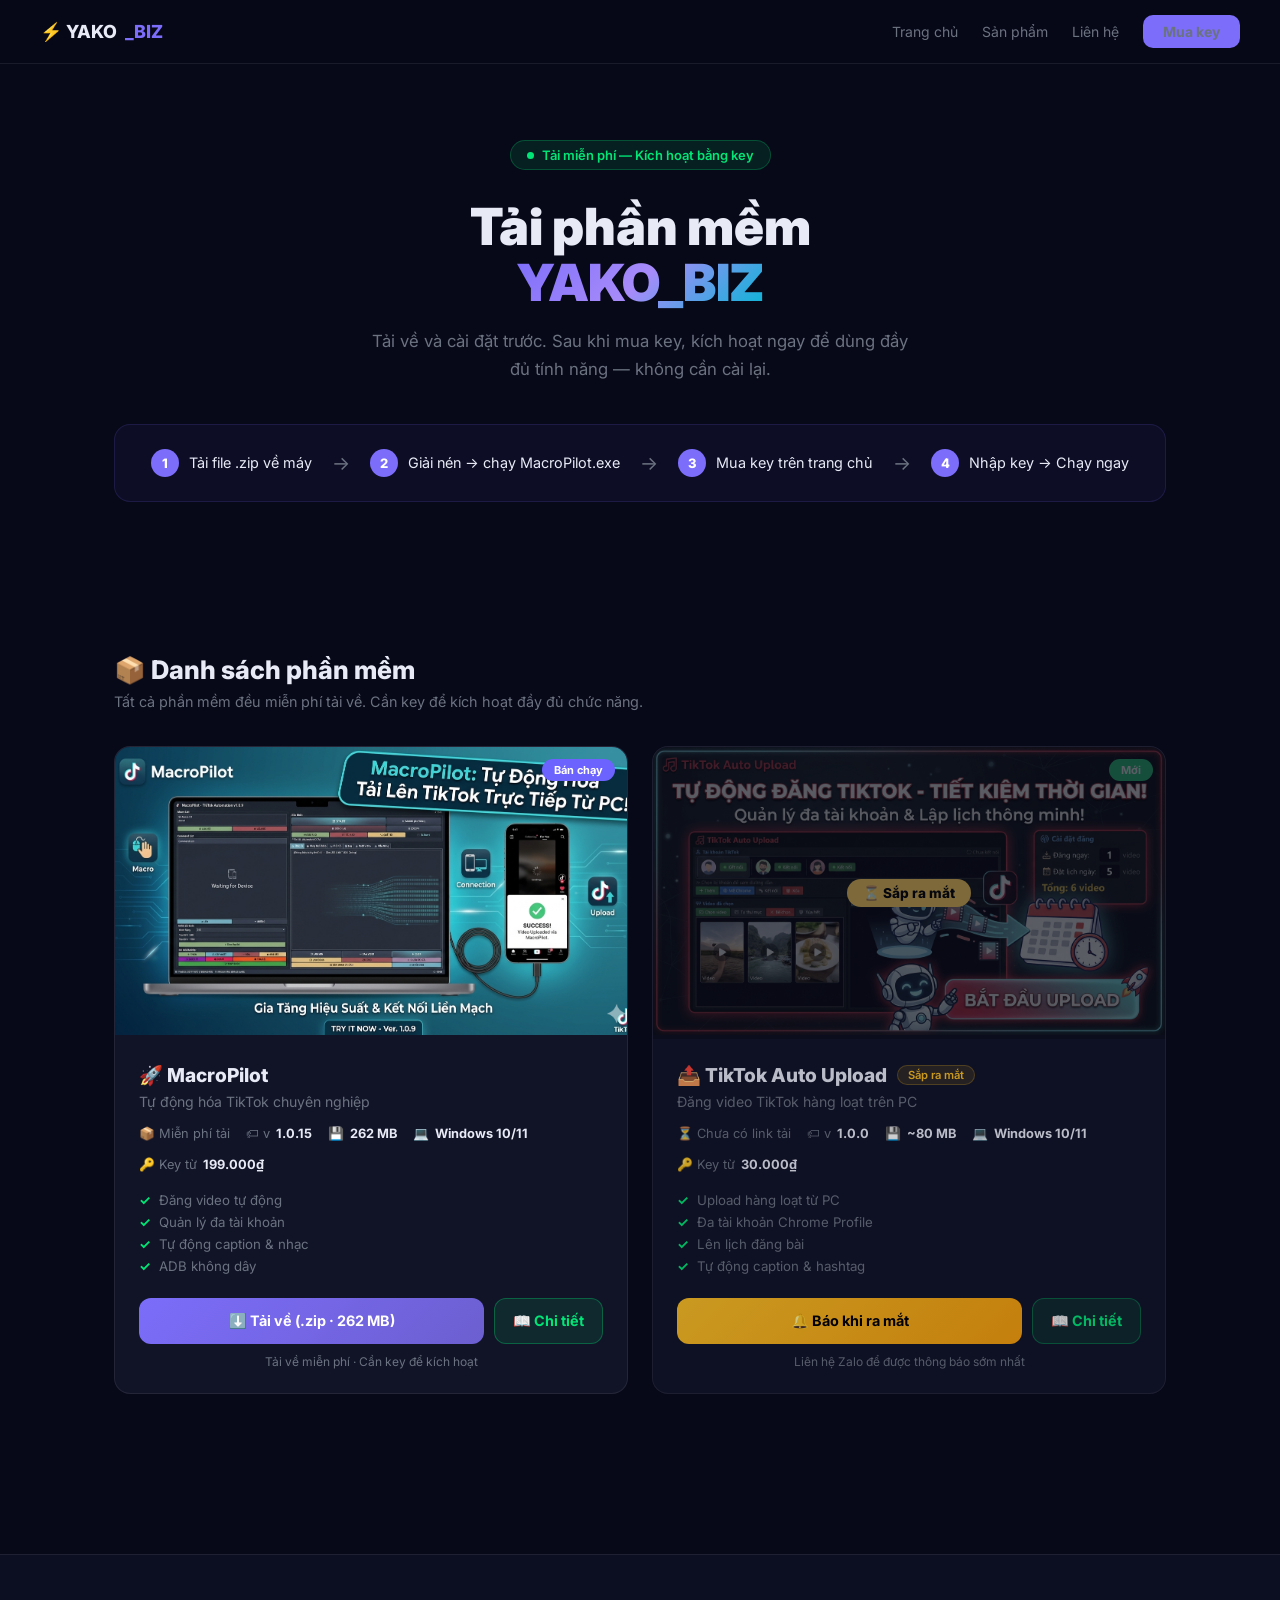
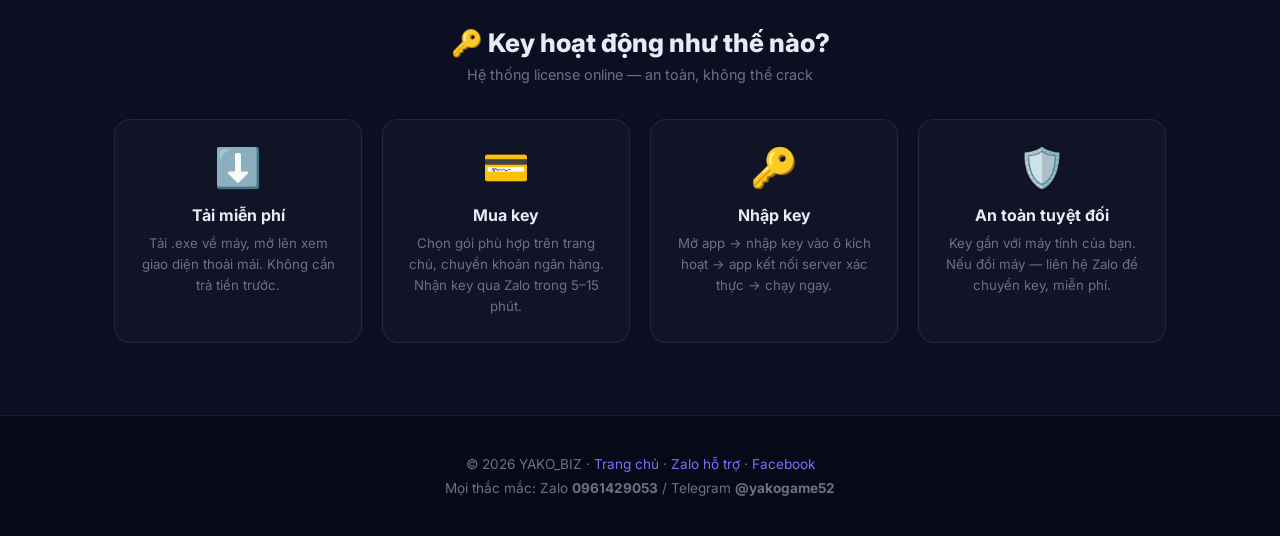
==== download.html @ fe7ed911 "init: YAKO_BIZ website" ====
<!DOCTYPE html>
<html lang="vi">
<head>
<meta charset="UTF-8">
<meta name="viewport" content="width=device-width, initial-scale=1.0">
<title>Tải về — YAKO_BIZ</title>
<meta name="description" content="Tải phần mềm tự động hóa YAKO_BIZ miễn phí. Cài đặt trước, mua key sau để kích hoạt đầy đủ tính năng.">
<link href="https://fonts.googleapis.com/css2?family=Inter:wght@400;500;600;700;800;900&display=swap" rel="stylesheet">
<style>
*,*::before,*::after{box-sizing:border-box;margin:0;padding:0}
:root{
  --bg:#070818;--bg2:#0c0e22;--card:#111427;--border:rgba(255,255,255,0.08);
  --accent:#7c6dfa;--green:#00e676;--yellow:#fbbf24;--red:#ff4757;
  --text:#e8eaf6;--muted:#6b7280;--r:16px;
}
body{font-family:'Inter',sans-serif;background:var(--bg);color:var(--text);min-height:100vh;overflow-x:hidden}
a{text-decoration:none;color:inherit}

/* NAV */
nav{position:fixed;top:0;left:0;right:0;z-index:100;backdrop-filter:blur(20px);background:rgba(7,8,24,.8);border-bottom:1px solid var(--border);padding:0 40px;height:64px;display:flex;align-items:center;justify-content:space-between}
.nav-brand{font-size:18px;font-weight:800;display:flex;align-items:center;gap:8px}
.nav-brand span{color:var(--accent)}
.nav-links{display:flex;gap:24px;align-items:center}
.nav-links a{font-size:14px;color:var(--muted);transition:color .2s}
.nav-links a:hover{color:var(--text)}
.nav-cta{padding:8px 20px;border-radius:10px;background:var(--accent);color:#fff;font-size:14px;font-weight:700}
.nav-cta:hover{opacity:.85}
.container{max-width:1100px;margin:0 auto;padding:0 24px}

/* HERO */
.hero{padding:140px 0 80px;text-align:center}
.hero-badge{display:inline-flex;align-items:center;gap:8px;padding:6px 16px;border-radius:100px;background:rgba(0,230,118,.1);border:1px solid rgba(0,230,118,.25);color:var(--green);font-size:13px;font-weight:600;margin-bottom:28px}
.hero-badge-dot{width:7px;height:7px;border-radius:50%;background:var(--green);animation:pulse 2s infinite}
@keyframes pulse{0%,100%{opacity:1}50%{opacity:.4}}
.hero h1{font-size:clamp(2rem,5vw,3.2rem);font-weight:900;line-height:1.1;margin-bottom:16px}
.hero h1 span{background:linear-gradient(135deg,#7c6dfa,#a78bfa,#06b6d4);-webkit-background-clip:text;-webkit-text-fill-color:transparent;background-clip:text}
.hero-sub{font-size:1.05rem;color:var(--muted);max-width:560px;margin:0 auto 40px;line-height:1.7}

/* HOW IT WORKS */
.how-strip{background:rgba(124,109,250,.06);border:1px solid rgba(124,109,250,.15);border-radius:var(--r);padding:24px 32px;margin-bottom:72px;display:flex;gap:16px;align-items:center;flex-wrap:wrap;justify-content:center}
.how-step{display:flex;align-items:center;gap:10px;font-size:.9rem}
.how-num{width:28px;height:28px;border-radius:50%;background:var(--accent);color:#fff;font-size:13px;font-weight:800;display:flex;align-items:center;justify-content:center;flex-shrink:0}
.how-arrow{color:var(--muted);font-size:1.2rem;margin:0 4px}

/* DOWNLOAD CARDS */
.section-title{font-size:1.6rem;font-weight:800;margin-bottom:8px}
.section-sub{color:var(--muted);font-size:.9rem;margin-bottom:36px}
.dl-grid{display:grid;grid-template-columns:repeat(auto-fill,minmax(340px,1fr));gap:24px;margin-bottom:80px}

.dl-card{background:var(--card);border:1px solid var(--border);border-radius:var(--r);overflow:hidden;transition:transform .25s,border-color .25s,box-shadow .25s}
.dl-card:hover{transform:translateY(-4px);border-color:rgba(124,109,250,.3);box-shadow:0 16px 40px rgba(0,0,0,.4)}
.dl-card-img{width:100%;aspect-ratio:16/9;object-fit:cover;background:linear-gradient(135deg,#1a1b3e,#0f1020);display:flex;align-items:center;justify-content:center;font-size:4rem;position:relative}
.dl-card-img img{width:100%;height:100%;object-fit:cover}
.dl-card-img-placeholder{width:100%;aspect-ratio:16/9;display:flex;align-items:center;justify-content:center;font-size:4rem;background:linear-gradient(135deg,#1a1b3e 0%,#0f1020 100%)}
.dl-badge{position:absolute;top:12px;right:12px;padding:4px 12px;border-radius:100px;font-size:11px;font-weight:700;color:#fff}
.dl-body{padding:24px}
.dl-title{font-size:1.2rem;font-weight:800;margin-bottom:6px;display:flex;align-items:center;gap:10px}
.dl-tagline{color:var(--muted);font-size:.88rem;margin-bottom:16px}
.dl-meta{display:flex;gap:16px;margin-bottom:20px;flex-wrap:wrap}
.dl-meta-item{display:flex;align-items:center;gap:6px;font-size:.8rem;color:var(--muted)}
.dl-meta-item strong{color:var(--text)}
.dl-features{display:flex;flex-direction:column;gap:6px;margin-bottom:24px}
.dl-feat{display:flex;align-items:center;gap:8px;font-size:.83rem;color:var(--muted)}
.dl-feat::before{content:"✓";color:var(--green);font-weight:700;flex-shrink:0}
.dl-actions{display:flex;gap:10px}
.btn-dl{flex:1;padding:13px 20px;border-radius:12px;background:linear-gradient(135deg,var(--accent),#6c5fd0);color:#fff;font-size:.9rem;font-weight:700;border:none;cursor:pointer;display:flex;align-items:center;justify-content:center;gap:8px;transition:opacity .2s,transform .2s;font-family:inherit}
.btn-dl:hover{opacity:.88;transform:scale(1.02)}
.btn-dl:active{transform:scale(0.98)}
.btn-buy-sm{padding:13px 18px;border-radius:12px;background:rgba(0,230,118,.1);color:var(--green);border:1px solid rgba(0,230,118,.3);font-size:.9rem;font-weight:700;cursor:pointer;font-family:inherit;transition:all .2s;white-space:nowrap}
.btn-buy-sm:hover{background:rgba(0,230,118,.2)}
.dl-note{font-size:.75rem;color:var(--muted);text-align:center;margin-top:10px}

/* KEY EXPLAIN */
.key-section{background:var(--bg2);border-top:1px solid var(--border);padding:72px 0}
.key-grid{display:grid;grid-template-columns:repeat(auto-fit,minmax(220px,1fr));gap:20px;margin-top:36px}
.key-card{background:var(--card);border:1px solid var(--border);border-radius:var(--r);padding:24px;text-align:center}
.key-icon{font-size:2.4rem;margin-bottom:14px}
.key-title{font-weight:700;margin-bottom:8px}
.key-desc{font-size:.83rem;color:var(--muted);line-height:1.6}

/* FOOTER */
footer{text-align:center;padding:40px;color:var(--muted);font-size:.85rem;border-top:1px solid var(--border)}
footer a{color:var(--accent)}

/* RESPONSIVE */
@media(max-width:600px){
  nav{padding:0 20px}
  .how-strip{flex-direction:column;text-align:center}
  .how-arrow{transform:rotate(90deg)}
  .dl-actions{flex-direction:column}
}
</style>
</head>
<body>

<!-- NAV -->
<nav>
  <a href="index.html" class="nav-brand">⚡ YAKO<span>_BIZ</span></a>
  <div class="nav-links">
    <a href="index.html">Trang chủ</a>
    <a href="index.html#products">Sản phẩm</a>
    <a href="index.html#contact">Liên hệ</a>
    <a href="index.html#products" class="nav-cta">Mua key</a>
  </div>
</nav>

<!-- HERO -->
<section class="hero">
  <div class="container">
    <div class="hero-badge"><span class="hero-badge-dot"></span>Tải miễn phí — Kích hoạt bằng key</div>
    <h1>Tải phần mềm<br><span>YAKO_BIZ</span></h1>
    <p class="hero-sub">Tải về và cài đặt trước. Sau khi mua key, kích hoạt ngay để dùng đầy đủ tính năng — không cần cài lại.</p>

    <!-- How it works -->
    <div class="how-strip">
      <div class="how-step"><div class="how-num">1</div> Tải file .zip về máy</div>
      <div class="how-arrow">→</div>
      <div class="how-step"><div class="how-num">2</div> Giải nén → chạy MacroPilot.exe</div>
      <div class="how-arrow">→</div>
      <div class="how-step"><div class="how-num">3</div> Mua key trên trang chủ</div>
      <div class="how-arrow">→</div>
      <div class="how-step"><div class="how-num">4</div> Nhập key → Chạy ngay</div>
    </div>
  </div>
</section>

<!-- DOWNLOAD CARDS -->
<section style="padding-bottom:80px">
  <div class="container">
    <div class="section-title">📦 Danh sách phần mềm</div>
    <div class="section-sub">Tất cả phần mềm đều miễn phí tải về. Cần key để kích hoạt đầy đủ chức năng.</div>
    <div class="dl-grid" id="dl-grid"></div>
  </div>
</section>

<!-- KEY EXPLAIN -->
<section class="key-section">
  <div class="container">
    <div class="section-title" style="text-align:center">🔑 Key hoạt động như thế nào?</div>
    <div class="section-sub" style="text-align:center">Hệ thống license online — an toàn, không thể crack</div>
    <div class="key-grid">
      <div class="key-card">
        <div class="key-icon">⬇️</div>
        <div class="key-title">Tải miễn phí</div>
        <div class="key-desc">Tải .exe về máy, mở lên xem giao diện thoải mái. Không cần trả tiền trước.</div>
      </div>
      <div class="key-card">
        <div class="key-icon">💳</div>
        <div class="key-title">Mua key</div>
        <div class="key-desc">Chọn gói phù hợp trên trang chủ, chuyển khoản ngân hàng. Nhận key qua Zalo trong 5–15 phút.</div>
      </div>
      <div class="key-card">
        <div class="key-icon">🔑</div>
        <div class="key-title">Nhập key</div>
        <div class="key-desc">Mở app → nhập key vào ô kích hoạt → app kết nối server xác thực → chạy ngay.</div>
      </div>
      <div class="key-card">
        <div class="key-icon">🛡️</div>
        <div class="key-title">An toàn tuyệt đối</div>
        <div class="key-desc">Key gắn với máy tính của bạn. Nếu đổi máy — liên hệ Zalo để chuyển key, miễn phí.</div>
      </div>
    </div>
  </div>
</section>

<!-- FOOTER -->
<footer>
  <p>© 2026 YAKO_BIZ · <a href="index.html">Trang chủ</a> · <a href="https://zalo.me/0961429053">Zalo hỗ trợ</a> · <a href="https://www.facebook.com/yakogame52/">Facebook</a></p>
  <p style="margin-top:8px">Mọi thắc mắc: Zalo <strong>0961429053</strong> / Telegram <strong>@yakogame52</strong></p>
</footer>

<script src="products.js"></script>
<script>
// MERGE: Dong bo trang thai san pham tu admin panel (localStorage)
try {
  const _lsP = localStorage.getItem('yakobiz_products');
  if (_lsP) {
    const _cached = JSON.parse(_lsP);
    if (Array.isArray(_cached) && _cached.length) {
      const _map = {};
      _cached.forEach(p => { if (p.id) _map[p.id] = p; });
      window.PRODUCTS = PRODUCTS.map(p => _map[p.id] ? Object.assign({}, p, _map[p.id]) : p);
      _cached.forEach(p => { if (p.id && !PRODUCTS.find(x => x.id === p.id)) window.PRODUCTS.push(p); });
    }
  }
} catch(e) {}

// Render download cards từ products.js
const grid = document.getElementById('dl-grid');

// Hiện tất cả trừ "hidden" — coming_soon hiện dạng "Sắp ra mắt"
const cards = PRODUCTS.filter(p => p.status !== 'hidden');

if (!cards.length) {
  grid.innerHTML = '<div style="color:var(--muted);text-align:center;padding:60px;grid-column:1/-1">Chưa có phần mềm nào. Vui lòng quay lại sau.</div>';
} else {
  grid.innerHTML = cards.map(p => {
    const isComing = p.status === 'coming_soon';
    const minPrice = Math.min(...(p.plans || [{price:0}]).map(pl => pl.price));
    const featuresHtml = (p.features || []).slice(0, 4).map(f =>
      `<div class="dl-feat">${f}</div>`
    ).join('');

    const imgSection = p.image
      ? `<div style="position:relative;${isComing ? 'opacity:.65;filter:grayscale(.3)' : ''}"><img src="${p.image}" alt="${p.name}" style="width:100%;aspect-ratio:16/9;object-fit:cover;">${p.badge ? `<div class="dl-badge" style="background:${p.badgeColor}">${p.badge}</div>` : ''}${isComing ? `<div style="position:absolute;inset:0;display:flex;align-items:center;justify-content:center;background:rgba(0,0,0,.35);"><span style="background:#fbbf24;color:#000;font-weight:800;font-size:.85rem;padding:6px 16px;border-radius:100px">⏳ Sắp ra mắt</span></div>` : ''}</div>`
      : `<div class="dl-card-img-placeholder" style="position:relative">${p.icon || '📦'}${p.badge ? `<div class="dl-badge" style="background:${p.badgeColor};position:absolute;top:12px;right:12px">${p.badge}</div>` : ''}</div>`;

    // Nút hành động
    const detailBtn = p.guide
      ? `<a href="guide.html?id=${p.id}" target="_blank" rel="noopener" class="btn-buy-sm">📖 Chi tiết</a>`
      : '';

    const actionBtns = isComing
      ? `<a href="https://zalo.me/0961429053" target="_blank" class="btn-dl" style="background:linear-gradient(135deg,#fbbf24,#f59e0b);color:#000">🔔 Báo khi ra mắt</a>
         ${detailBtn}`
      : `<a href="${p.downloadUrl}" class="btn-dl">⬇️ Tải về (.zip · ${p.fileSize || ''})</a>
         ${detailBtn || (p.guideUrl ? `<a href="${p.guideUrl}" target="_blank" rel="noopener" class="btn-buy-sm">📺 Hướng dẫn</a>` : `<a href="index.html#products" class="btn-buy-sm">🛒 Mua key</a>`)}`;

    return `
      <div class="dl-card" style="${isComing ? 'opacity:.8' : ''}">
        ${imgSection}
        <div class="dl-body">
          <div class="dl-title">${p.icon || ''} ${p.name} ${isComing ? '<span style="font-size:.7rem;background:#fbbf2420;color:#fbbf24;border:1px solid #fbbf2440;padding:2px 10px;border-radius:100px;font-weight:600;vertical-align:middle">Sắp ra mắt</span>' : ''}</div>
          <div class="dl-tagline">${p.tagline}</div>
          <div class="dl-meta">
            <div class="dl-meta-item">${isComing ? '⏳ Chưa có link tải' : '📦 Miễn phí tải'}</div>
            <div class="dl-meta-item">🏷 v<strong>${p.version || '1.0.0'}</strong></div>
            <div class="dl-meta-item">💾 <strong>${p.fileSize || '~50 MB'}</strong></div>
            <div class="dl-meta-item">💻 <strong>${p.platform || 'Windows'}</strong></div>
            <div class="dl-meta-item">🔑 Key từ <strong>${minPrice.toLocaleString('vi-VN')}₫</strong></div>
          </div>
          <div class="dl-features">${featuresHtml}</div>
          <div class="dl-actions">${actionBtns}</div>
          ${!isComing ? '<div class="dl-note">Tải về miễn phí · Cần key để kích hoạt</div>' : '<div class="dl-note">Liên hệ Zalo để được thông báo sớm nhất</div>'}
        </div>
      </div>
    `;
  }).join('');
}
</script>
</body>
</html>
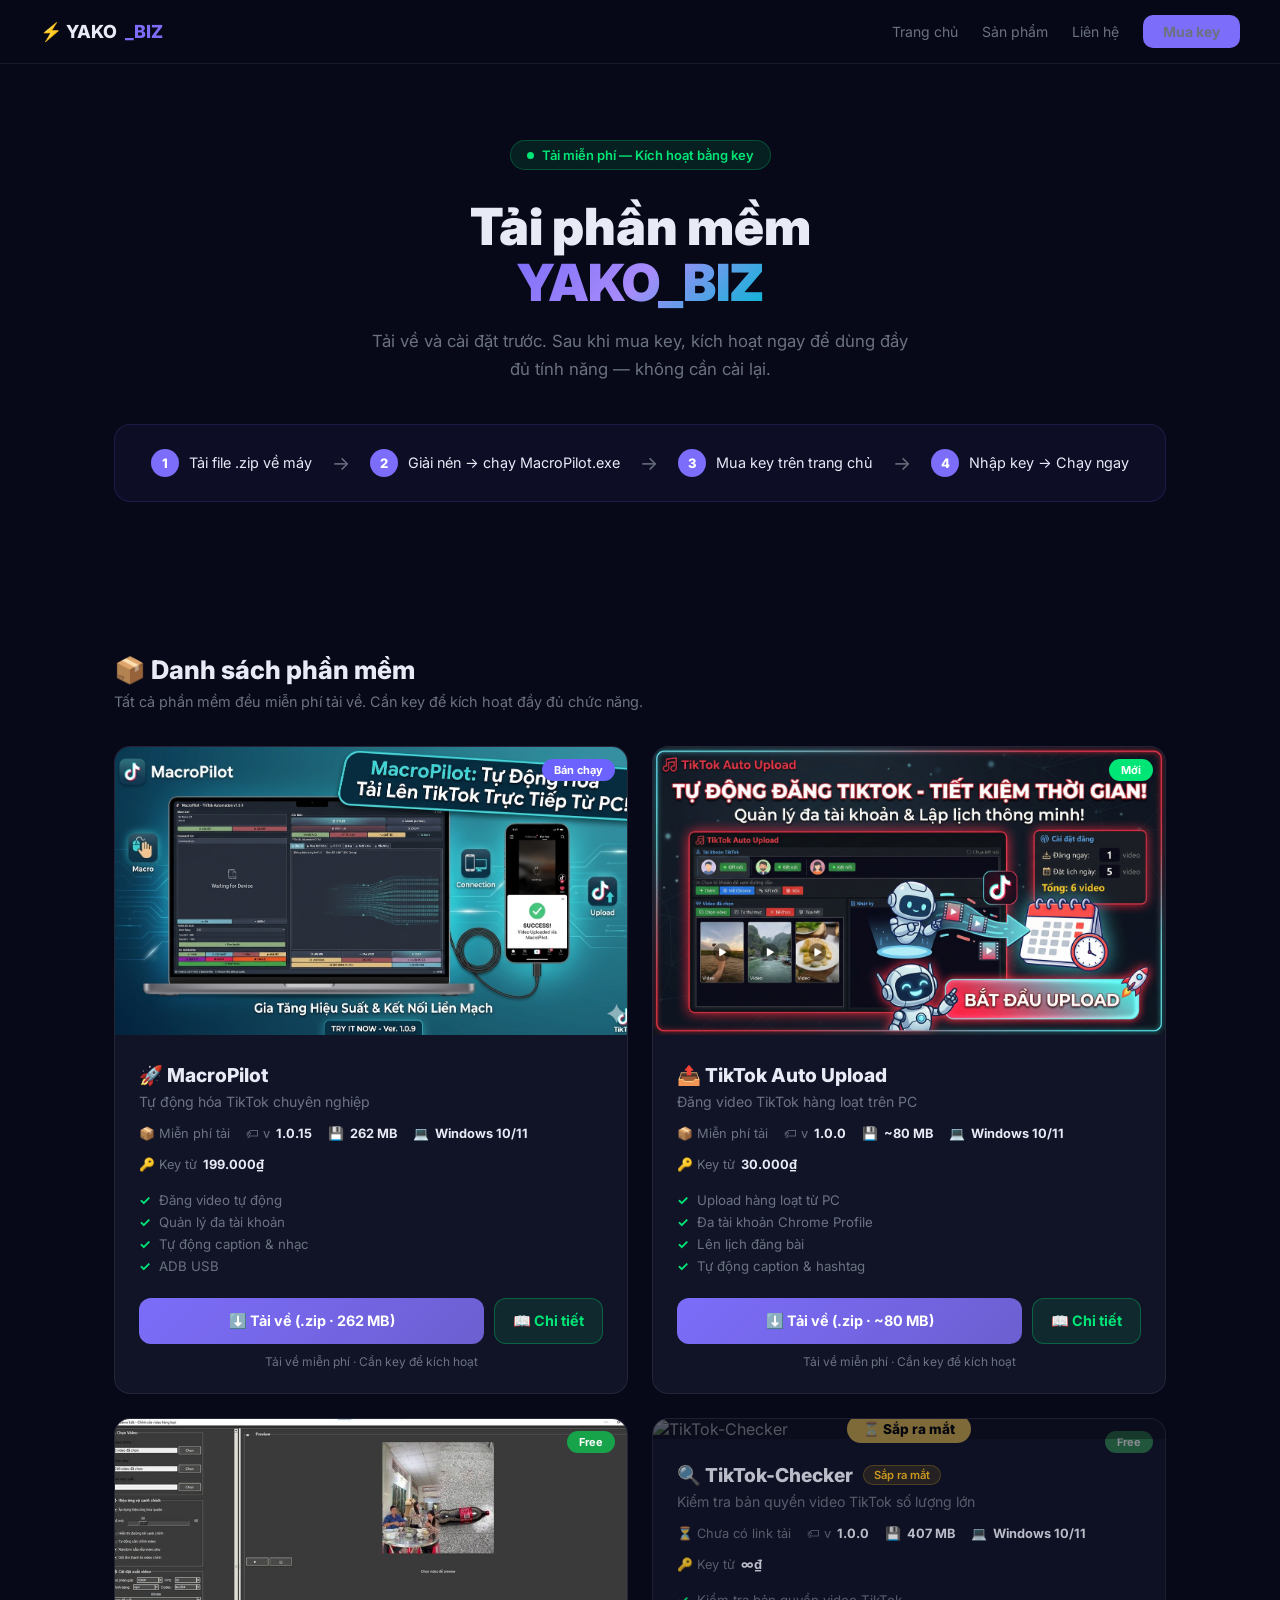
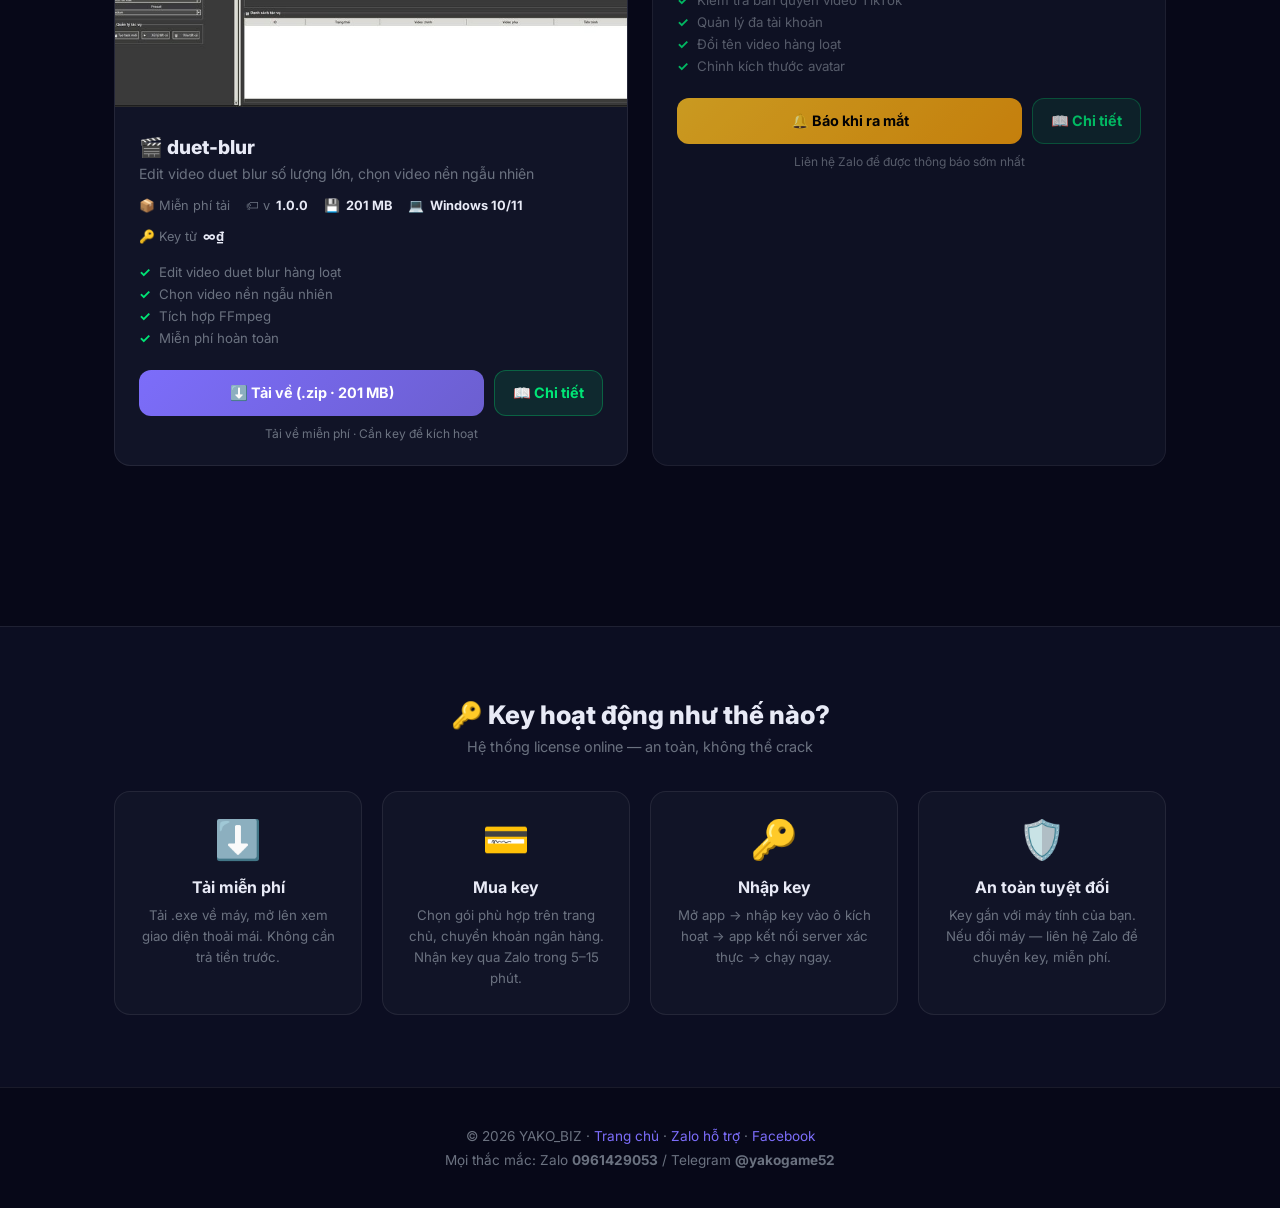
==== commit 42e5d1b2: "update download.html via Product Manager" ====
--- a/download.html
+++ b/download.html
@@ -1,6 +1,7 @@
-<!DOCTYPE html>
+﻿<!DOCTYPE html>
 <html lang="vi">
 <head>
+<link rel="icon" type="image/png" href="favicon.png">
 <meta charset="UTF-8">
 <meta name="viewport" content="width=device-width, initial-scale=1.0">
 <title>Tải về — YAKO_BIZ</title>
@@ -240,3 +241,4 @@
 </script>
 </body>
 </html>
+
